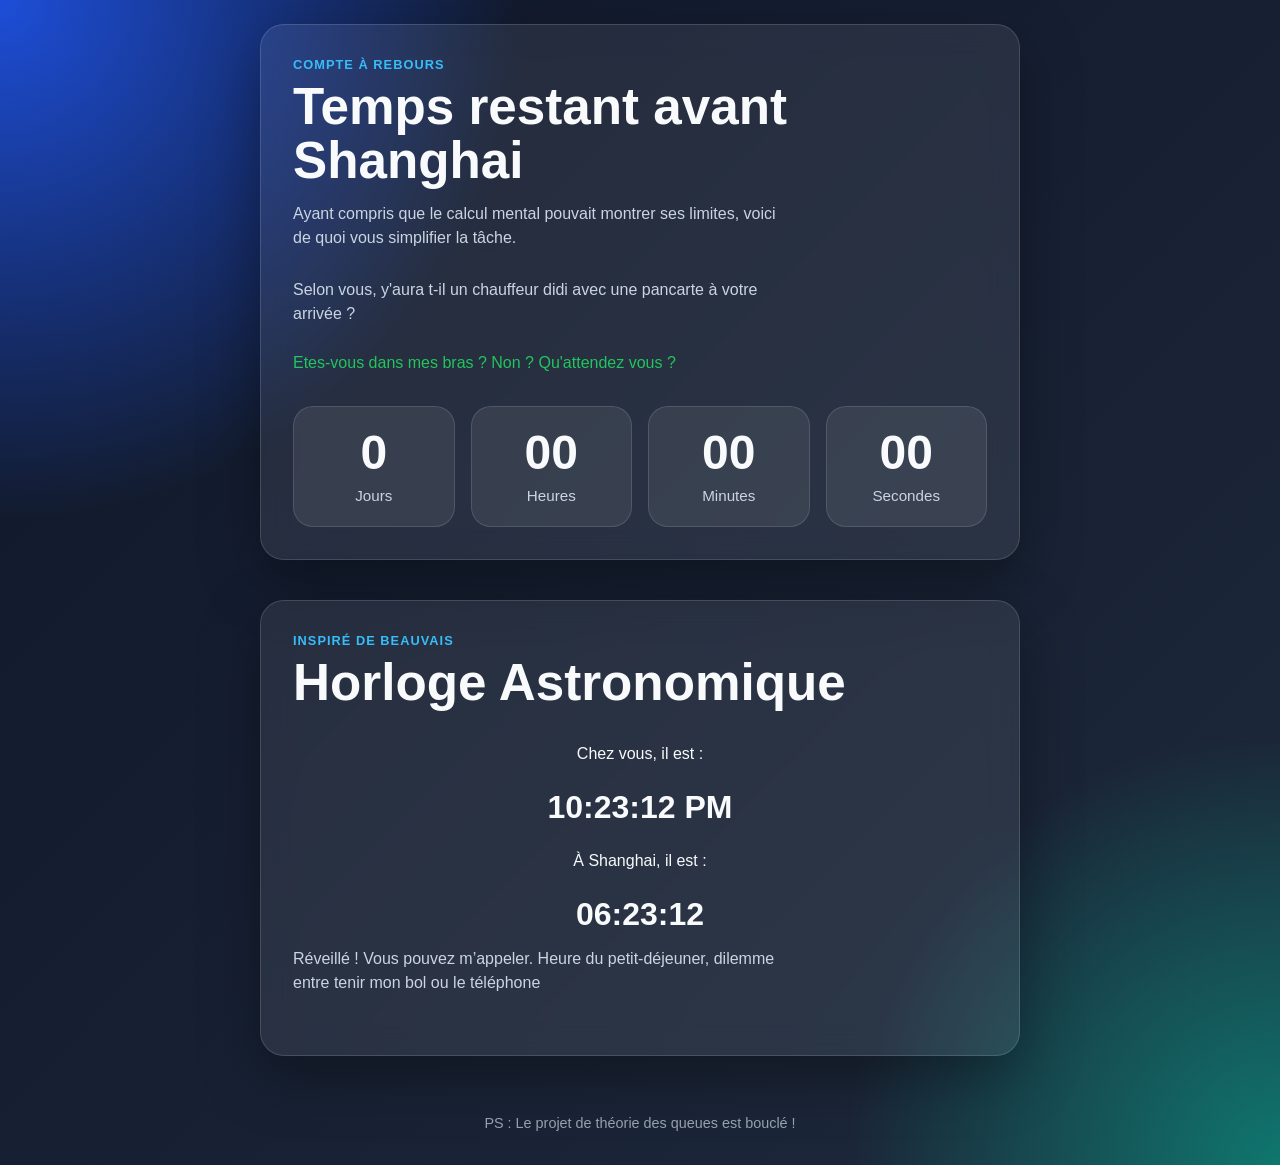
==== index.html @ 90b3a6c1 "projet" ====
<!DOCTYPE html>
<html lang="fr">
<head>
    <meta charset="UTF-8" />
    <meta name="viewport" content="width=device-width, initial-scale=1.0" />
    <title>Compte à rebours</title>
    <link rel="stylesheet" href="style.css" />
</head>

<body>
    <main class="page">
        <section class="card">
            <p class="eyebrow">Compte à rebours</p>
            <h1>Temps restant avant Shanghai</h1>
            <p class="subtitle">
            Ayant compris que le calcul mental pouvait montrer ses limites, voici de quoi vous simplifier la tâche. 
            </p>

            <p class="subtitle">
            Selon vous, y'aura t-il un chauffeur didi avec une pancarte à votre arrivée ?
            </p>


            <div id="message" class="message"></div>

            <section class="countdown" id="countdown">
                <div class="time-box">
                    <span id="days">0</span>
                    <small>Jours</small>
                </div>
                <div class="time-box">
                    <span id="hours">0</span>
                    <small>Heures</small>
                </div>
                <div class="time-box">
                    <span id="minutes">0</span>
                    <small>Minutes</small>
                </div>
                <div class="time-box">
                    <span id="seconds">0</span>
                    <small>Secondes</small>
                </div>
            </section>
        </section>

        <section class="card">
            <p class="eyebrow">Inspiré de Beauvais</p>
            <h1>Horloge Astronomique</h1>

            <div class="time-display">
                <p>Chez vous, il est :</p>
                <h2 id="local-time">--:--:--</h2>

                <p>À Shanghai, il est :</p>
                <h2 id="shanghai-time">--:--:--</h2>
            </div>

            <p id="conclusion" class="subtitle"></p>
        </section>


    </main>
    <footer class="footer">
        <p>PS : Le projet de théorie des queues est bouclé !</p>
    </footer>

  <script src="script.js"></script>
</body>
</html>
---- style.css ----
* {
  box-sizing: border-box;
}

:root {
  --bg-1: #0f172a;
  --bg-2: #1e293b;
  --card: rgba(255, 255, 255, 0.08);
  --card-border: rgba(255, 255, 255, 0.14);
  --text: #f8fafc;
  --muted: #cbd5e1;
  --accent: #38bdf8;
  --accent-2: #22c55e;
  --danger: #f87171;
  --shadow: 0 20px 60px rgba(0, 0, 0, 0.35);
  --radius: 24px;
}

html,
body {
  margin: 0;
  min-height: 100%;
  font-family: Inter, Arial, sans-serif;
  color: var(--text);
  background:
    radial-gradient(circle at top left, #1d4ed8 0%, transparent 30%),
    radial-gradient(circle at bottom right, #0f766e 0%, transparent 25%),
    linear-gradient(135deg, var(--bg-1), var(--bg-2));
}

body {
  min-height: 100vh;
}

.page {
  min-height: 100vh;
  display: grid;
  place-items: center;
  padding: 24px;
}

.card {
  width: min(100%, 760px);
  background: var(--card);
  border: 1px solid var(--card-border);
  backdrop-filter: blur(16px);
  border-radius: var(--radius);
  box-shadow: var(--shadow);
  padding: 32px;
}

.eyebrow {
  margin: 0 0 8px;
  color: var(--accent);
  font-weight: 700;
  text-transform: uppercase;
  letter-spacing: 0.08em;
  font-size: 0.8rem;
}

h1 {
  margin: 0;
  font-size: clamp(2rem, 4vw, 3.2rem);
  line-height: 1.05;
}

.subtitle {
  margin: 14px 0 28px;
  color: var(--muted);
  font-size: 1rem;
  line-height: 1.5;
  max-width: 56ch;
}

.form-block {
  display: grid;
  gap: 10px;
}

label {
  font-weight: 600;
}

input {
  width: 100%;
  border: 1px solid rgba(255, 255, 255, 0.18);
  background: rgba(255, 255, 255, 0.08);
  color: var(--text);
  border-radius: 14px;
  padding: 14px 16px;
  font-size: 1rem;
  outline: none;
}

input:focus {
  border-color: var(--accent);
  box-shadow: 0 0 0 4px rgba(56, 189, 248, 0.15);
}

.actions {
  display: flex;
  gap: 12px;
  margin-top: 18px;
  flex-wrap: wrap;
}

button {
  border: none;
  border-radius: 14px;
  padding: 14px 18px;
  font-size: 1rem;
  font-weight: 700;
  cursor: pointer;
  transition: transform 0.15s ease, opacity 0.15s ease;
  background: var(--accent);
  color: #082f49;
}

button:hover {
  transform: translateY(-1px);
  opacity: 0.96;
}

button.secondary {
  background: rgba(255, 255, 255, 0.12);
  color: var(--text);
}

.message {
  min-height: 24px;
  margin-top: 16px;
  color: var(--muted);
  font-weight: 500;
}

.countdown {
  margin-top: 28px;
  display: grid;
  grid-template-columns: repeat(4, 1fr);
  gap: 16px;
}

.time-box {
  background: rgba(255, 255, 255, 0.08);
  border: 1px solid rgba(255, 255, 255, 0.12);
  border-radius: 20px;
  padding: 22px 12px;
  text-align: center;
}

.time-box span {
  display: block;
  font-size: clamp(1.8rem, 5vw, 3rem);
  font-weight: 800;
  line-height: 1;
}

.time-box small {
  display: block;
  margin-top: 10px;
  color: var(--muted);
  font-size: 0.95rem;
}

.message.error {
  color: var(--danger);
}

.message.success {
  color: var(--accent-2);
}

@media (max-width: 640px) {
  .card {
    padding: 22px;
    border-radius: 20px;
  }

  .countdown {
    grid-template-columns: repeat(2, 1fr);
  }

  button {
    width: 100%;
  }

  .actions {
    flex-direction: column;
  }
}

.card + .card {
  margin-top: 40px;
}

.time-display {
  margin-top: 20px;
  display: grid;
  gap: 10px;
  text-align: center;
}

.time-display h2 {
  margin: 0;
  font-size: 2rem;
  font-weight: 800;
}

.footer {
  text-align: center;
  padding: 20px;
  font-size: 0.9rem;
  color: var(--muted);
  opacity: 0.7;
}
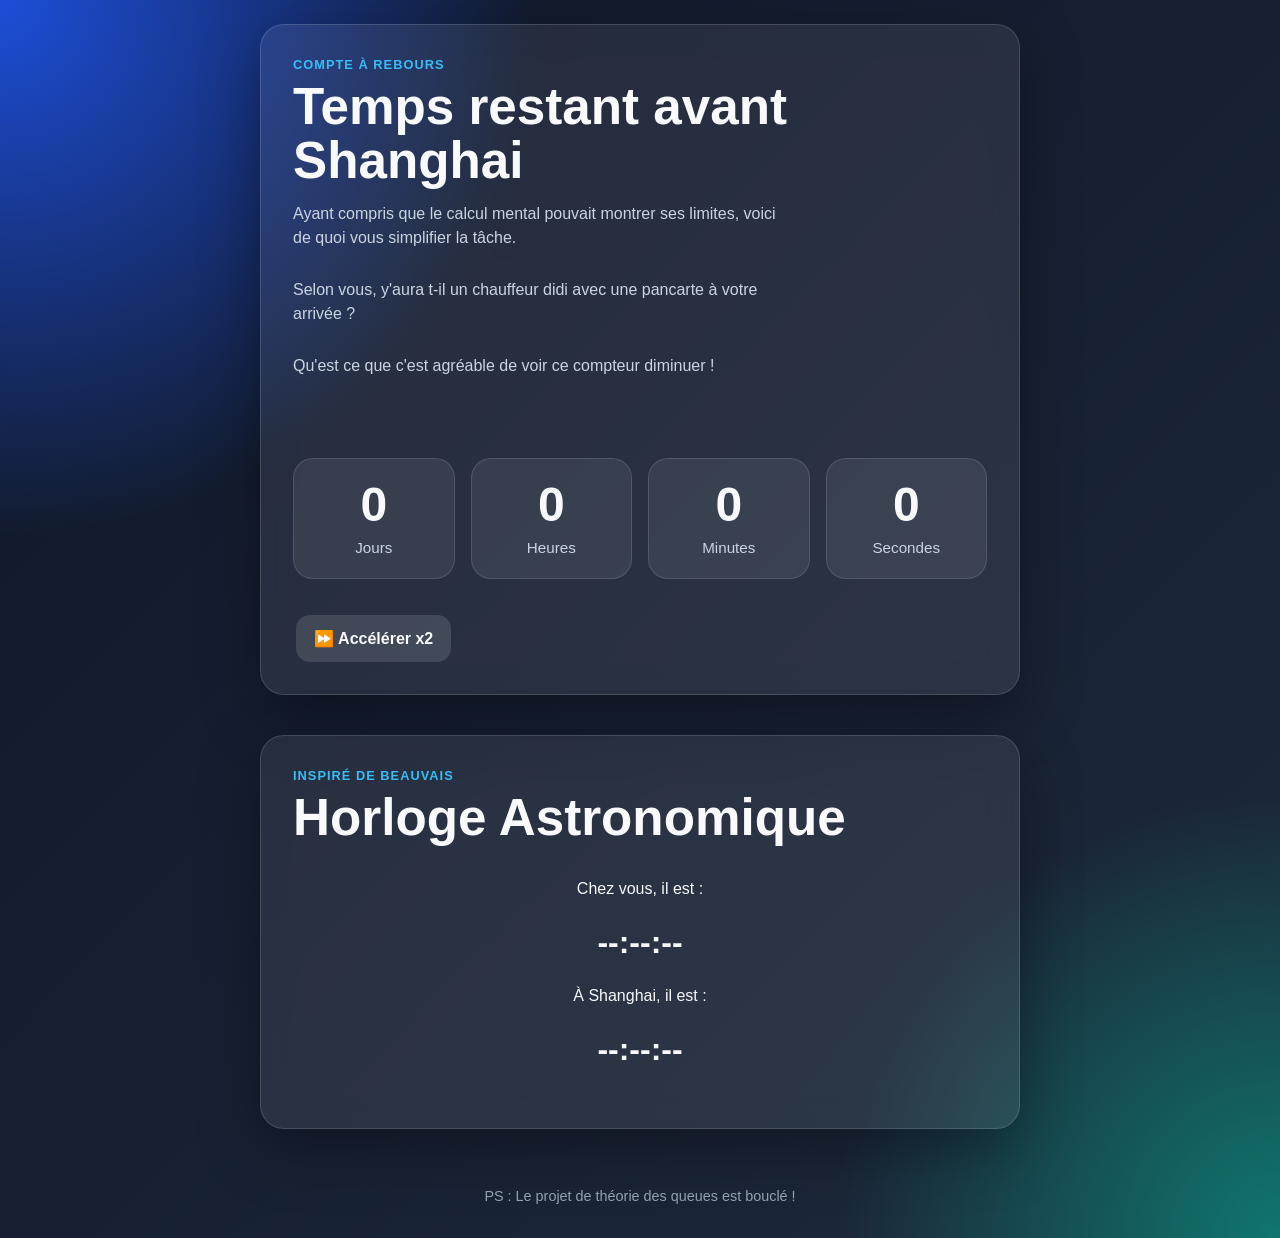
==== commit b427b002: "favicon and button speed" ====
--- a/index.html
+++ b/index.html
@@ -5,6 +5,9 @@
     <meta name="viewport" content="width=device-width, initial-scale=1.0" />
     <title>Compte à rebours</title>
     <link rel="stylesheet" href="style.css" />
+    <link rel="icon" type="image/png" sizes="32x32" href="favicon.png">
+    <link rel="icon" type="image/png" sizes="192x192" href="favicon.png">
+    <link rel="apple-touch-icon" href="favicon.png">
 </head>
 
 <body>
@@ -20,6 +23,10 @@
             Selon vous, y'aura t-il un chauffeur didi avec une pancarte à votre arrivée ?
             </p>
 
+
+            <p class="subtitle">
+            Qu'est ce que c'est agréable de voir ce compteur diminuer !
+            </p>
 
             <div id="message" class="message"></div>
 
@@ -39,6 +46,10 @@
                 <div class="time-box">
                     <span id="seconds">0</span>
                     <small>Secondes</small>
+                </div>
+
+                <div class="actions">
+                    <button id="speed-btn" class="secondary">⏩ Accélérer x2</button>
                 </div>
             </section>
         </section>
--- a/style.css
+++ b/style.css
@@ -212,4 +212,10 @@
   font-size: 0.9rem;
   color: var(--muted);
   opacity: 0.7;
+}
+
+.actions {
+  display: flex;
+  justify-content: center;
+  margin-top: 20px;
 }
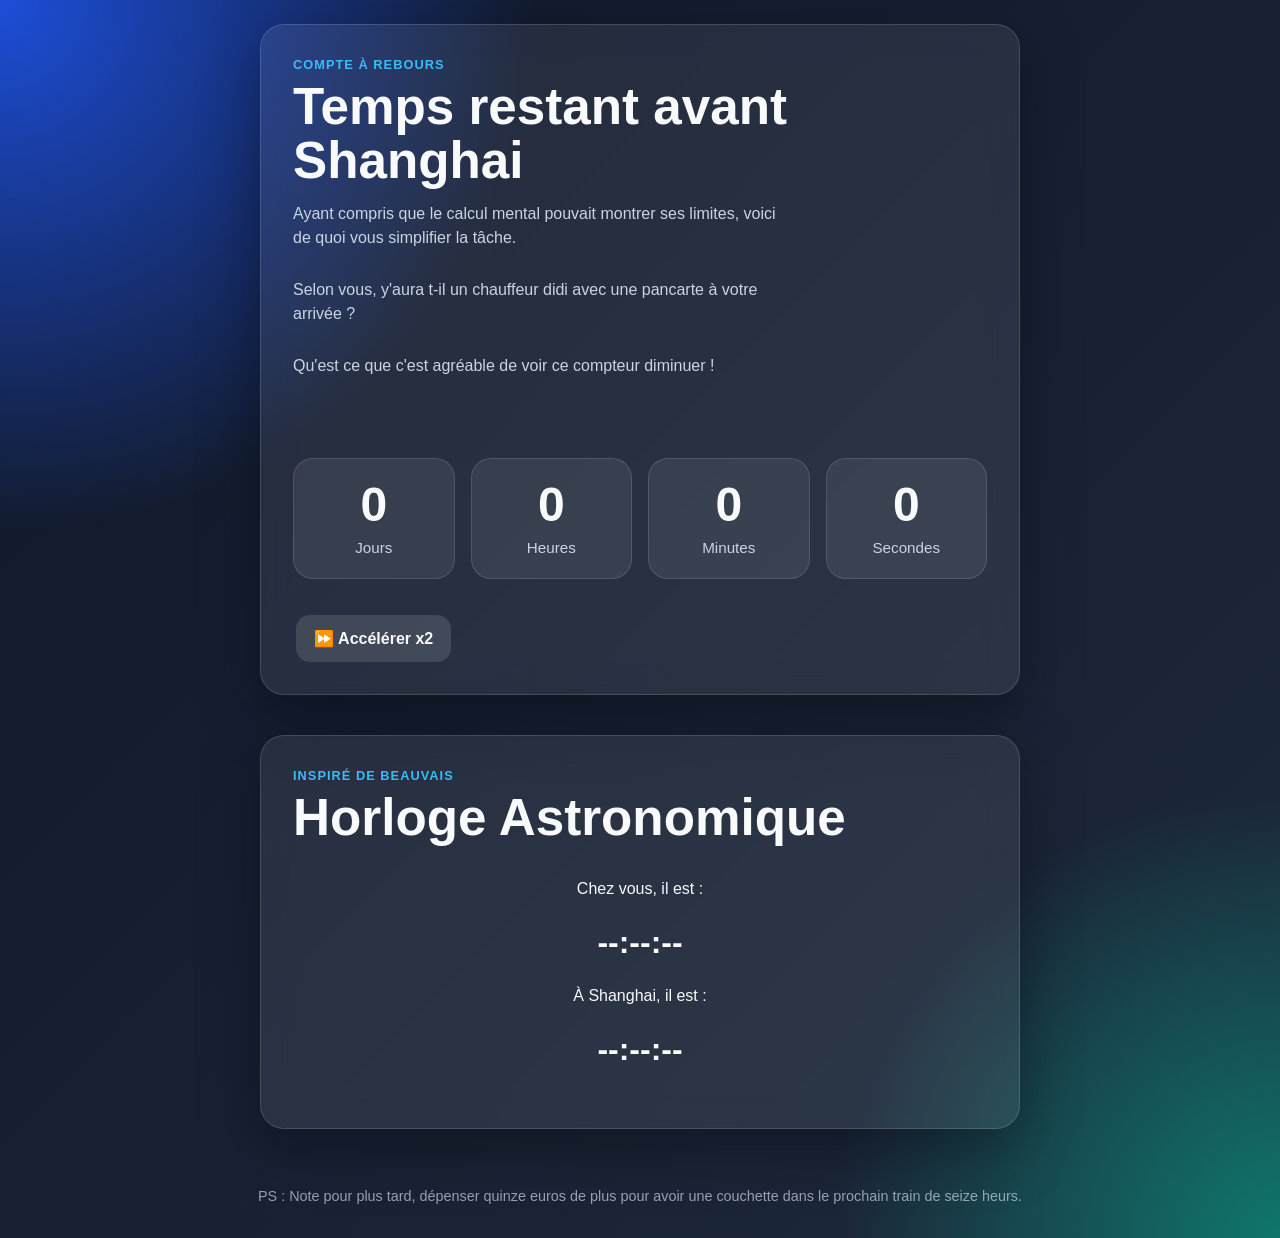
==== commit 6381fd39: "fix_speed and  new PS" ====
--- a/index.html
+++ b/index.html
@@ -72,7 +72,7 @@
 
     </main>
     <footer class="footer">
-        <p>PS : Le projet de théorie des queues est bouclé !</p>
+        <p>PS : Note pour plus tard, dépenser quinze euros de plus pour avoir une couchette dans le prochain train de seize heurs.</p>
     </footer>
 
   <script src="script.js"></script>
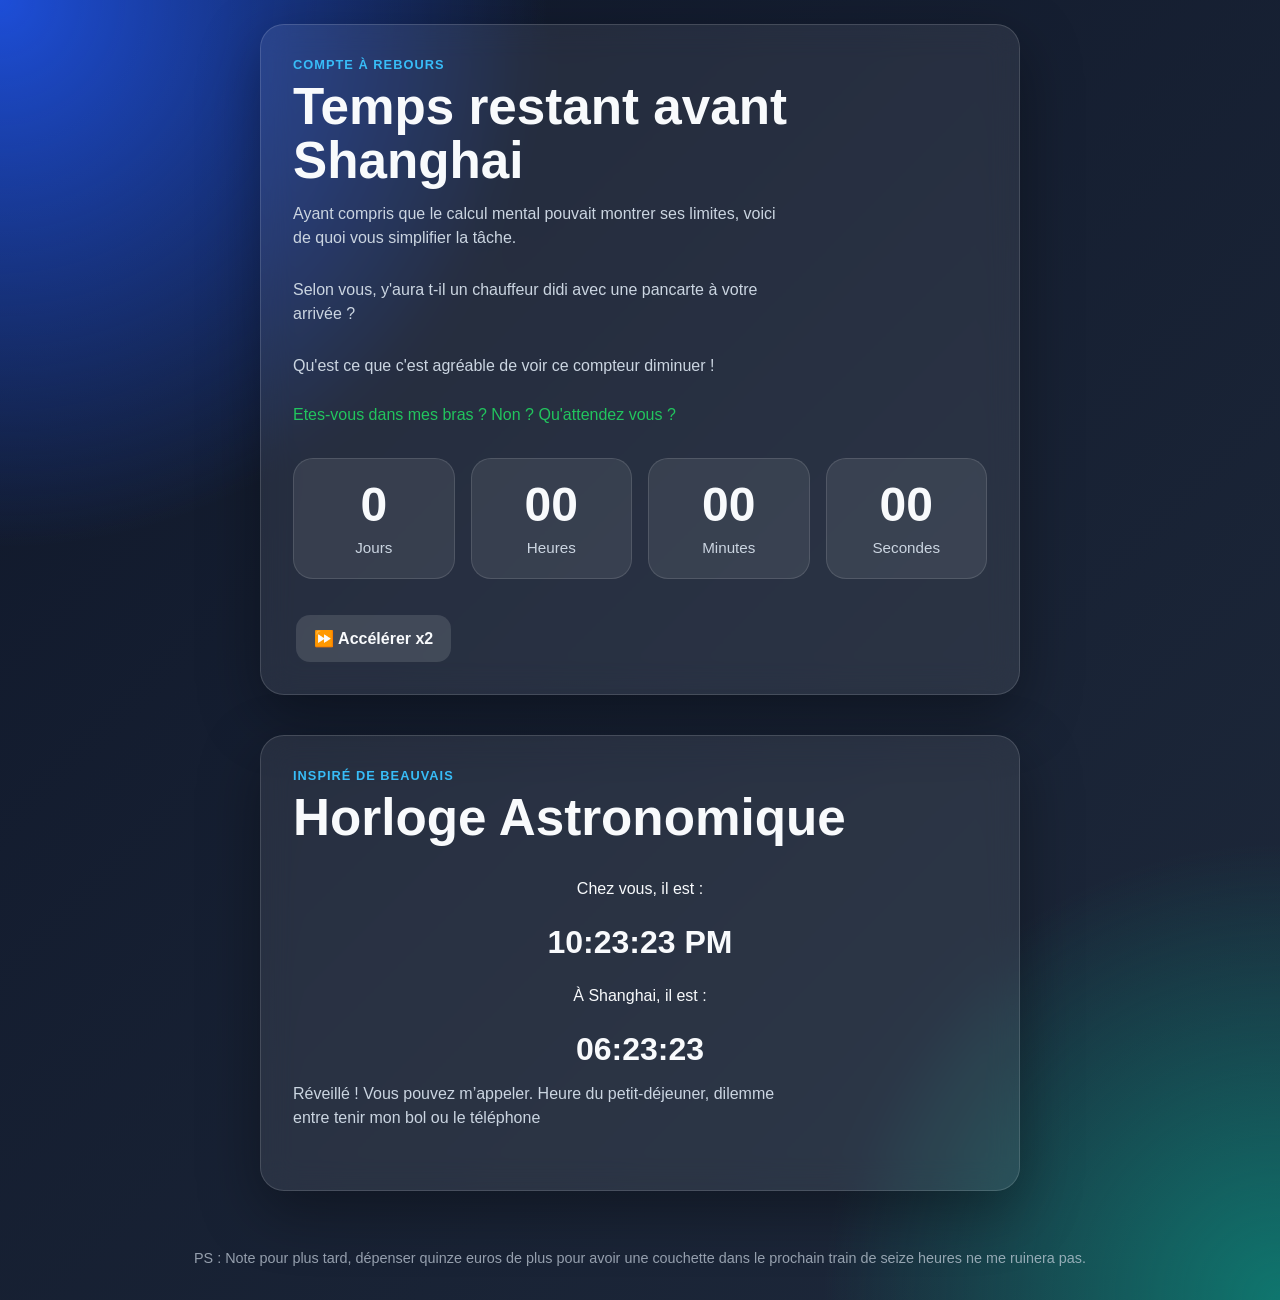
==== commit c6a39dea: "pince" ====
--- a/index.html
+++ b/index.html
@@ -72,7 +72,7 @@
 
     </main>
     <footer class="footer">
-        <p>PS : Note pour plus tard, dépenser quinze euros de plus pour avoir une couchette dans le prochain train de seize heurs.</p>
+        <p>PS : Note pour plus tard, dépenser quinze euros de plus pour avoir une couchette dans le prochain train de seize heures ne me ruinera pas.</p>
     </footer>
 
   <script src="script.js"></script>
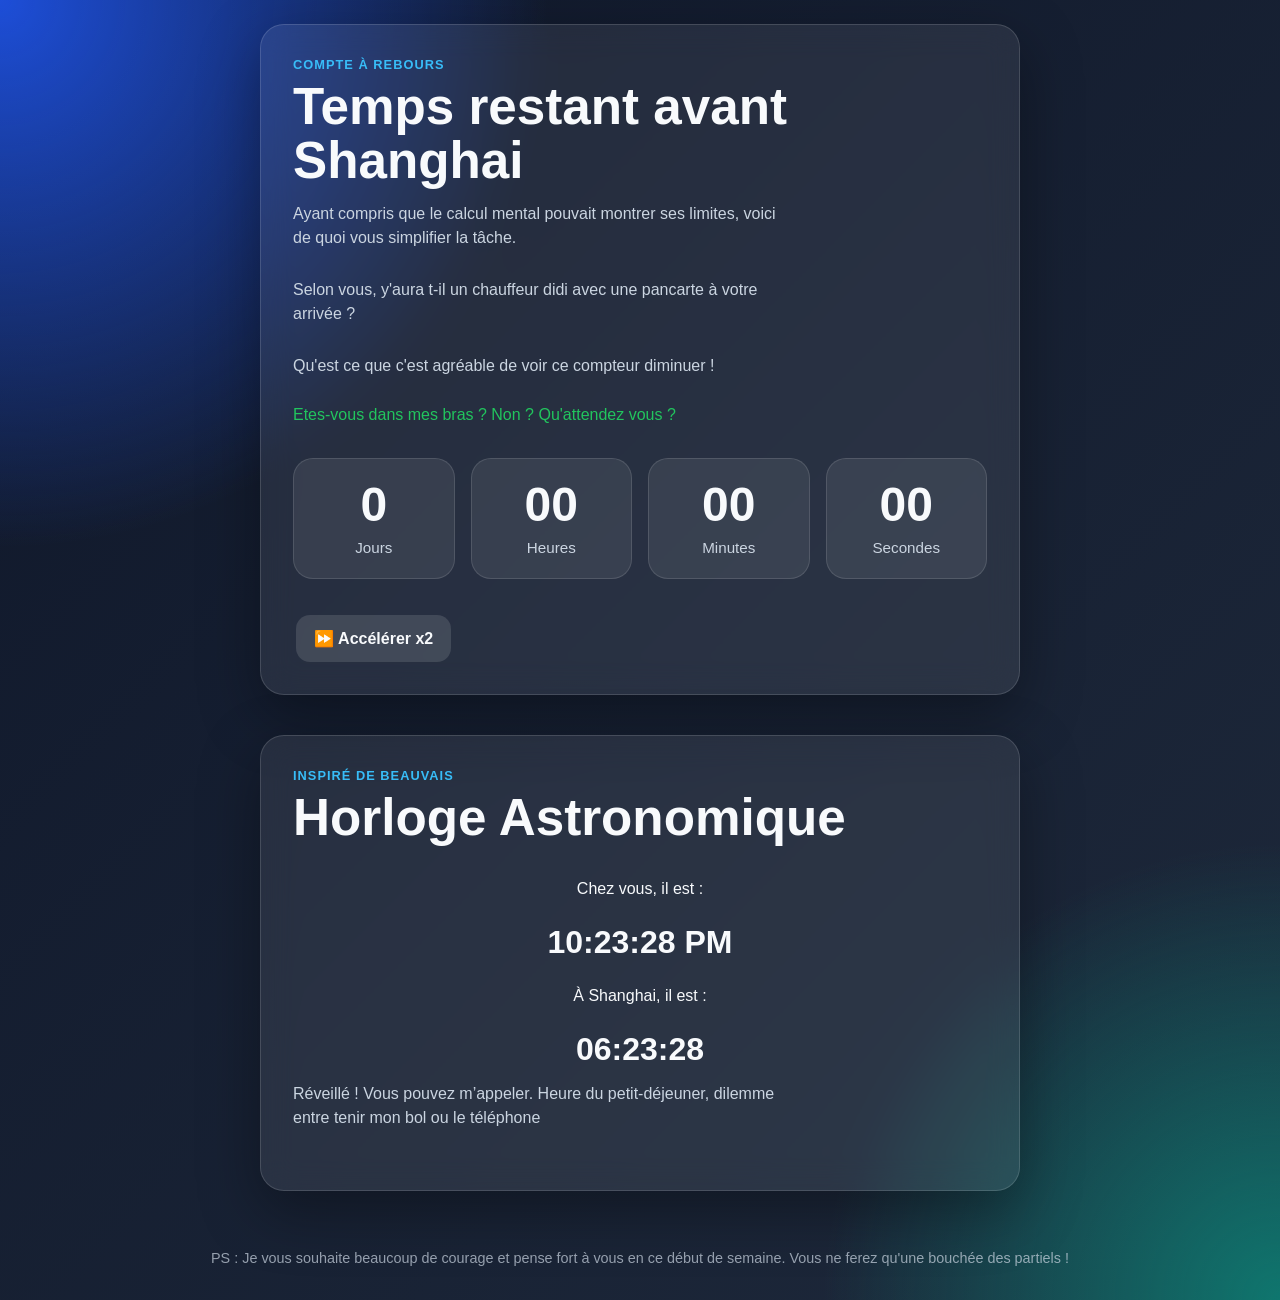
==== commit b056bafd: "update_PS" ====
--- a/index.html
+++ b/index.html
@@ -72,7 +72,7 @@
 
     </main>
     <footer class="footer">
-        <p>PS : Note pour plus tard, dépenser quinze euros de plus pour avoir une couchette dans le prochain train de seize heures ne me ruinera pas.</p>
+        <p>PS : Je vous souhaite beaucoup de courage et pense fort à vous en ce début de semaine. Vous ne ferez qu'une bouchée des partiels !</p>
     </footer>
 
   <script src="script.js"></script>
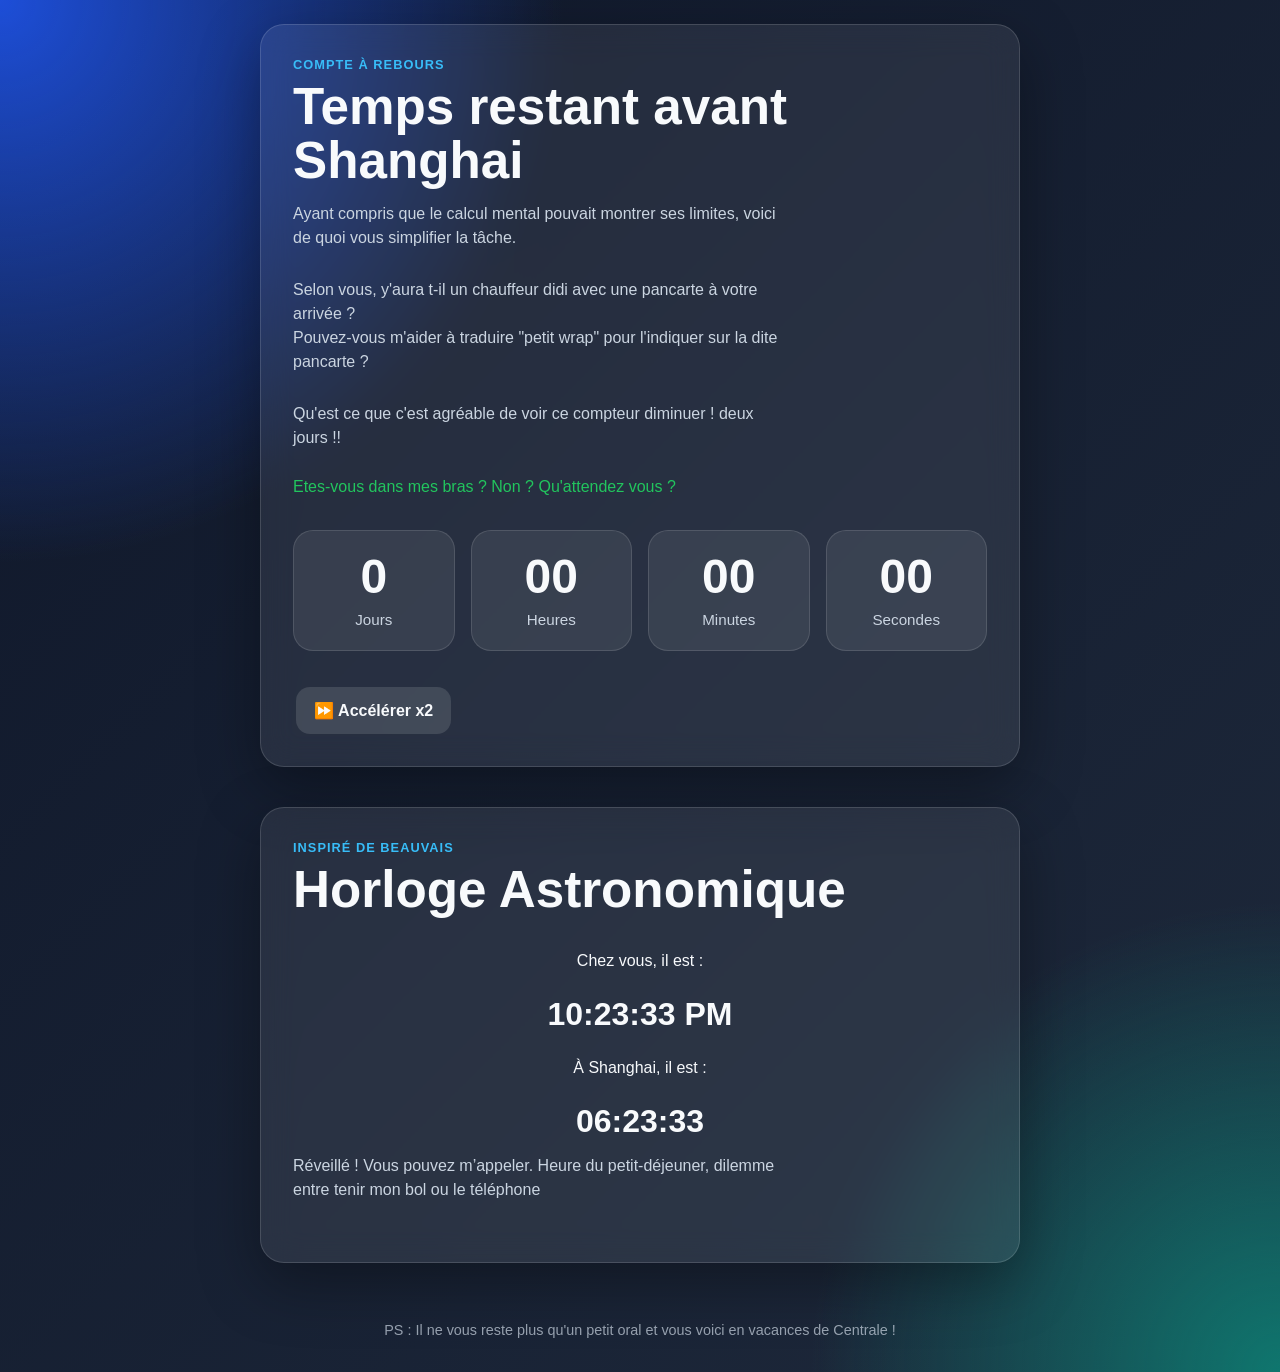
==== commit bb4ddd5f: "Update index.html" ====
--- a/index.html
+++ b/index.html
@@ -20,12 +20,12 @@
             </p>
 
             <p class="subtitle">
-            Selon vous, y'aura t-il un chauffeur didi avec une pancarte à votre arrivée ?
+            Selon vous, y'aura t-il un chauffeur didi avec une pancarte à votre arrivée ? <br> Pouvez-vous m'aider à traduire "petit wrap" pour l'indiquer sur la dite pancarte ?
             </p>
 
 
             <p class="subtitle">
-            Qu'est ce que c'est agréable de voir ce compteur diminuer !
+            Qu'est ce que c'est agréable de voir ce compteur diminuer ! deux jours !!
             </p>
 
             <div id="message" class="message"></div>
@@ -72,7 +72,7 @@
 
     </main>
     <footer class="footer">
-        <p>PS : Je vous souhaite beaucoup de courage et pense fort à vous en ce début de semaine. Vous ne ferez qu'une bouchée des partiels !</p>
+        <p>PS : Il ne vous reste plus qu'un petit oral et vous voici en vacances de Centrale !</p>
     </footer>
 
   <script src="script.js"></script>
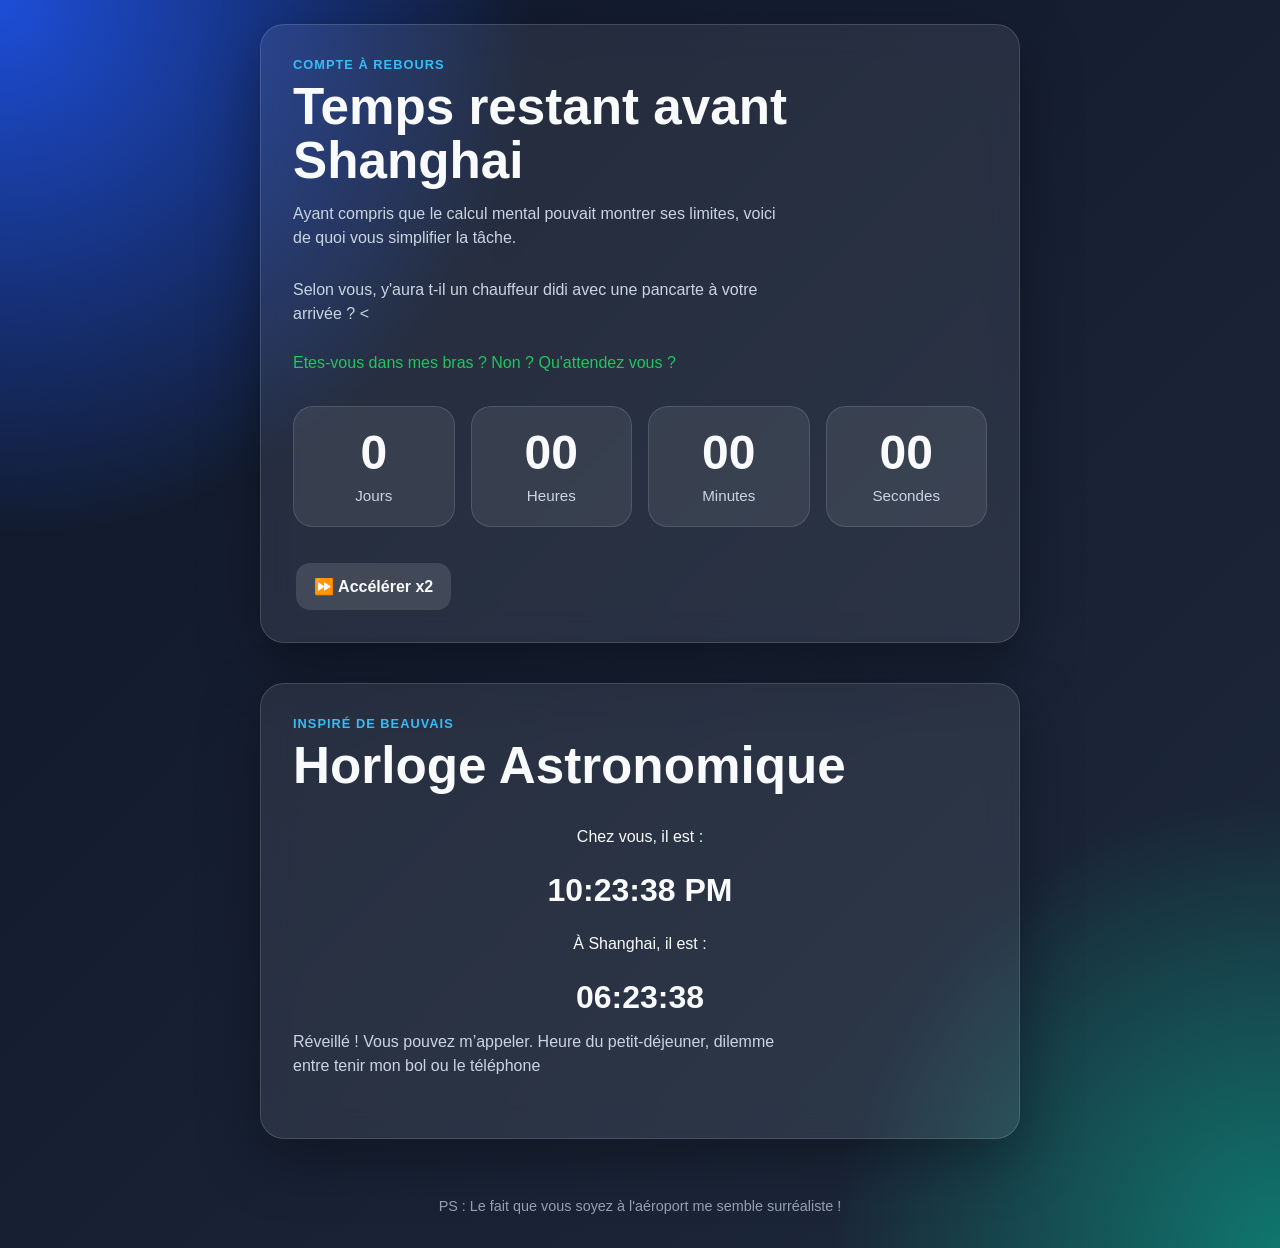
==== commit 6ef5a81b: "Update index.html" ====
--- a/index.html
+++ b/index.html
@@ -20,12 +20,7 @@
             </p>
 
             <p class="subtitle">
-            Selon vous, y'aura t-il un chauffeur didi avec une pancarte à votre arrivée ? <br> Pouvez-vous m'aider à traduire "petit wrap" pour l'indiquer sur la dite pancarte ?
-            </p>
-
-
-            <p class="subtitle">
-            Qu'est ce que c'est agréable de voir ce compteur diminuer ! deux jours !!
+            Selon vous, y'aura t-il un chauffeur didi avec une pancarte à votre arrivée ? <
             </p>
 
             <div id="message" class="message"></div>
@@ -72,7 +67,7 @@
 
     </main>
     <footer class="footer">
-        <p>PS : Il ne vous reste plus qu'un petit oral et vous voici en vacances de Centrale !</p>
+        <p>PS : Le fait que vous soyez à l'aéroport me semble surréaliste !</p>
     </footer>
 
   <script src="script.js"></script>
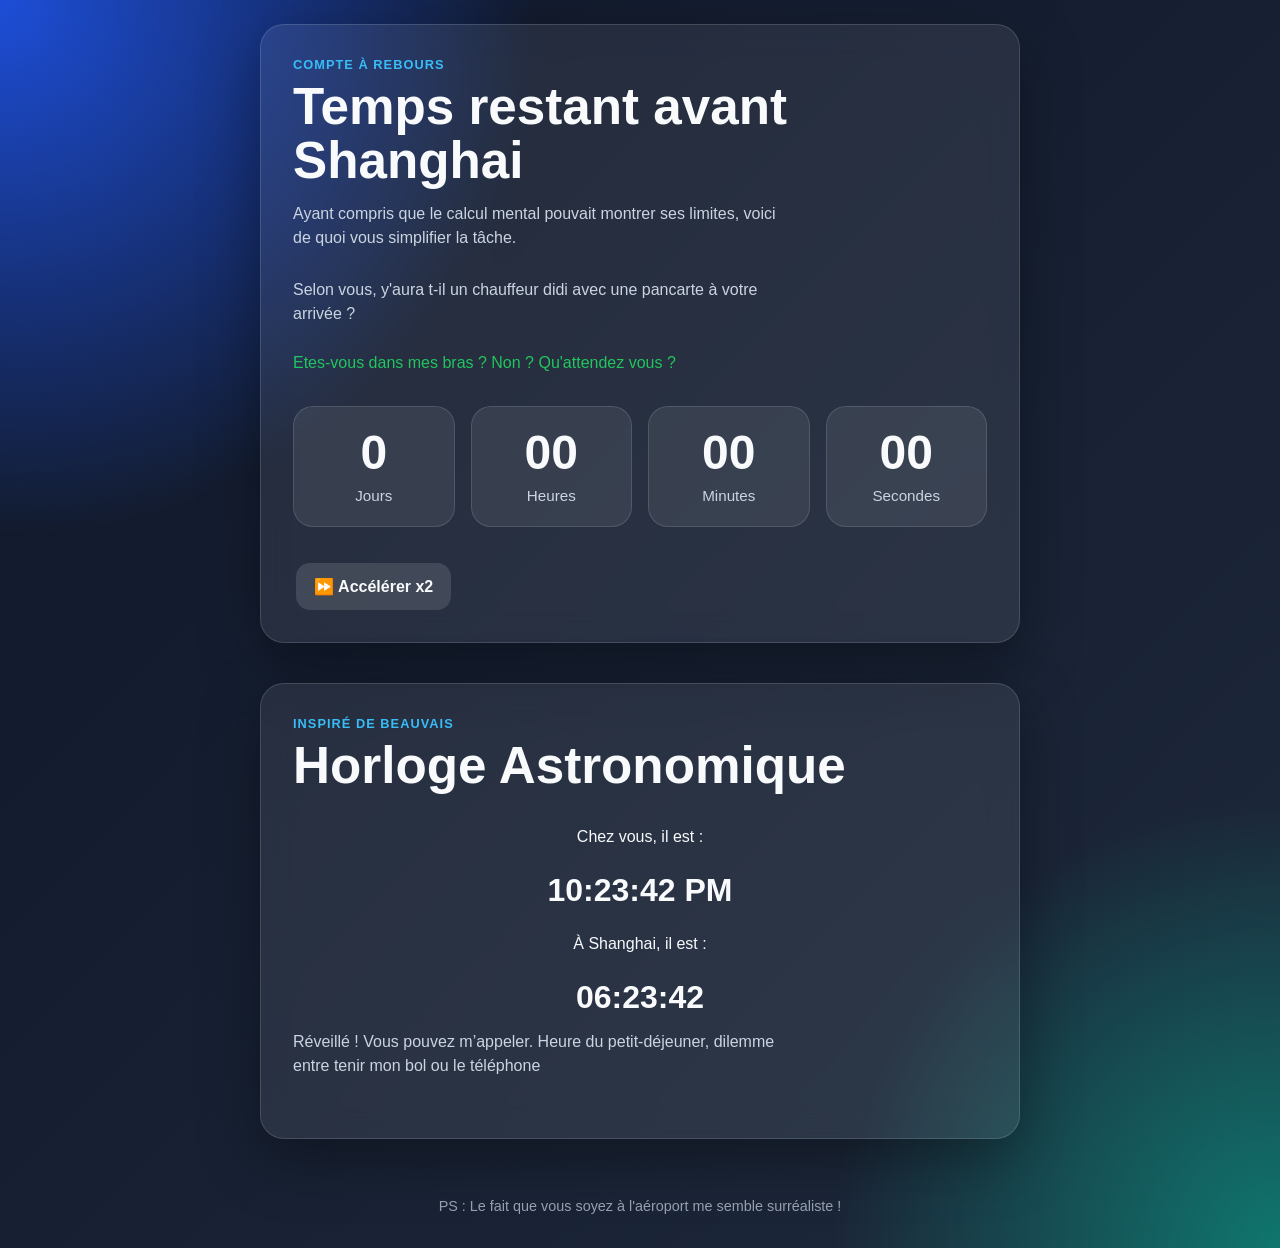
==== commit 709a494f: "coquille" ====
--- a/index.html
+++ b/index.html
@@ -20,7 +20,7 @@
             </p>
 
             <p class="subtitle">
-            Selon vous, y'aura t-il un chauffeur didi avec une pancarte à votre arrivée ? <
+            Selon vous, y'aura t-il un chauffeur didi avec une pancarte à votre arrivée ?
             </p>
 
             <div id="message" class="message"></div>
